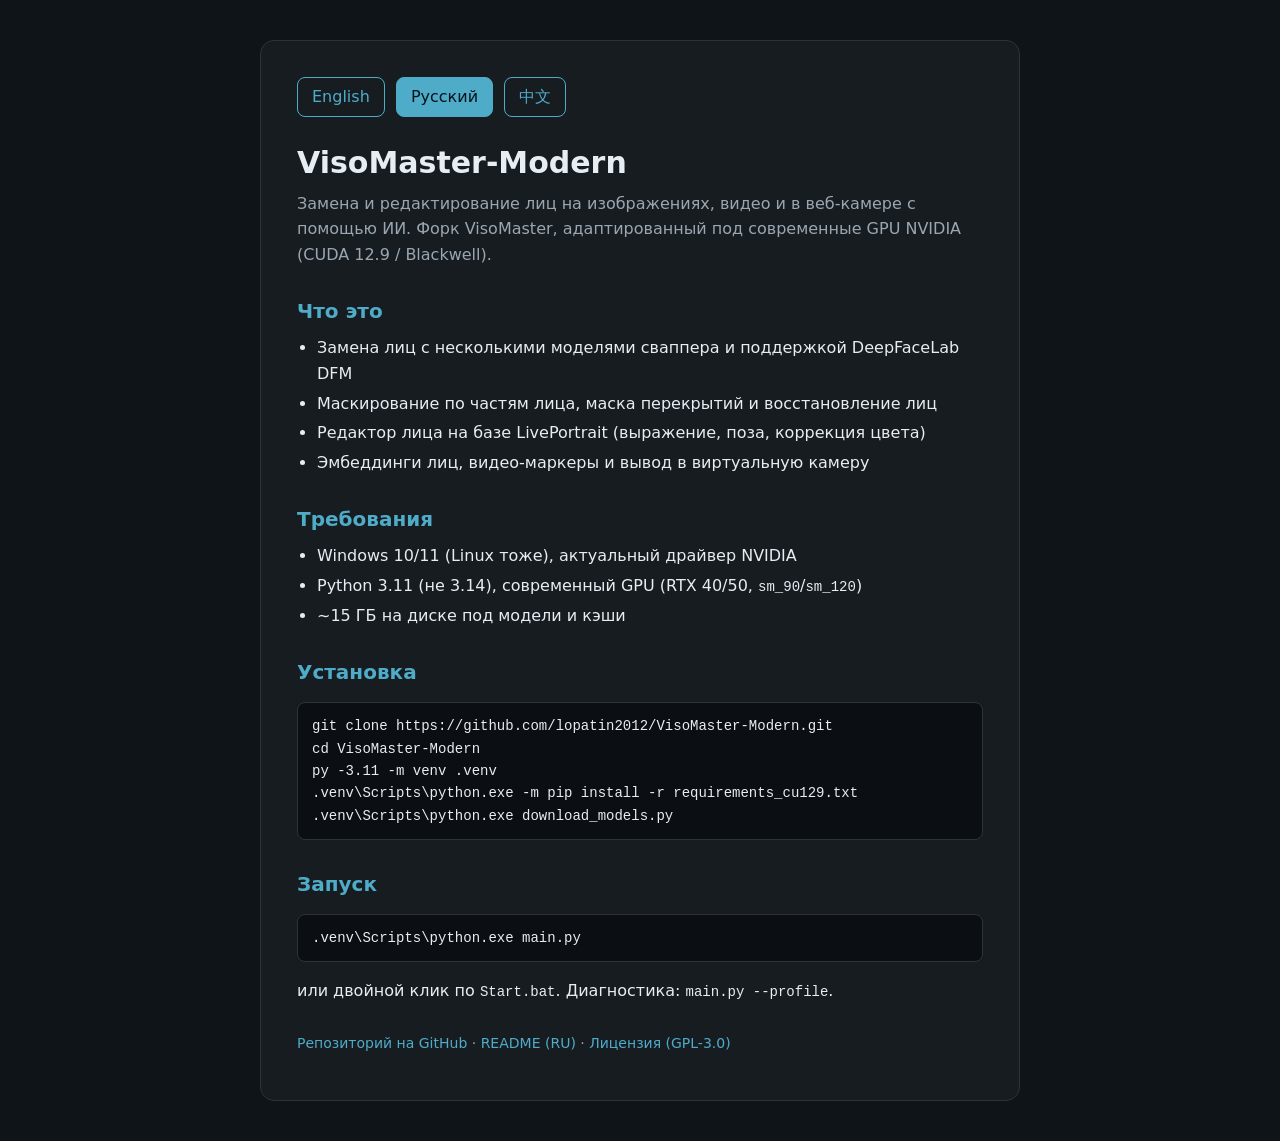
==== docs/ru.html @ 76e5afd8 "docs: add GitHub Pages landing with language auto-detection" ====
<!doctype html>
<html lang="ru">
<head>
  <meta charset="utf-8">
  <meta name="viewport" content="width=device-width, initial-scale=1">
  <title>VisoMaster-Modern</title>
  <link rel="stylesheet" href="style.css">
</head>
<body>
  <main class="card">
    <nav class="lang">
      <a class="btn" href="en.html">English</a>
      <a class="btn active" href="ru.html">Русский</a>
      <a class="btn" href="zh.html">中文</a>
    </nav>

    <h1>VisoMaster-Modern</h1>
    <p class="lead">Замена и редактирование лиц на изображениях, видео и в веб-камере с помощью ИИ.
      Форк VisoMaster, адаптированный под современные GPU NVIDIA (CUDA 12.9 / Blackwell).</p>

    <h2>Что это</h2>
    <ul>
      <li>Замена лиц с несколькими моделями сваппера и поддержкой DeepFaceLab DFM</li>
      <li>Маскирование по частям лица, маска перекрытий и восстановление лиц</li>
      <li>Редактор лица на базе LivePortrait (выражение, поза, коррекция цвета)</li>
      <li>Эмбеддинги лиц, видео-маркеры и вывод в виртуальную камеру</li>
    </ul>

    <h2>Требования</h2>
    <ul>
      <li>Windows 10/11 (Linux тоже), актуальный драйвер NVIDIA</li>
      <li>Python 3.11 (не 3.14), современный GPU (RTX 40/50, <code>sm_90</code>/<code>sm_120</code>)</li>
      <li>~15 ГБ на диске под модели и кэши</li>
    </ul>

    <h2>Установка</h2>
    <pre><code>git clone https://github.com/lopatin2012/VisoMaster-Modern.git
cd VisoMaster-Modern
py -3.11 -m venv .venv
.venv\Scripts\python.exe -m pip install -r requirements_cu129.txt
.venv\Scripts\python.exe download_models.py</code></pre>

    <h2>Запуск</h2>
    <pre><code>.venv\Scripts\python.exe main.py</code></pre>
    <p>или двойной клик по <code>Start.bat</code>. Диагностика: <code>main.py --profile</code>.</p>

    <p class="footer">
      <a href="https://github.com/lopatin2012/VisoMaster-Modern">Репозиторий на GitHub</a> ·
      <a href="https://github.com/lopatin2012/VisoMaster-Modern/blob/main/README.ru.md">README (RU)</a> ·
      <a href="https://github.com/lopatin2012/VisoMaster-Modern/blob/main/LICENSE">Лицензия (GPL-3.0)</a>
    </p>
  </main>
</body>
</html>
---- docs/style.css ----
:root {
  --bg: #0f1418;
  --card: #171c21;
  --text: #e6edf3;
  --muted: #9aa7b1;
  --accent: #4facc9;
  --border: #2a333c;
}

* { box-sizing: border-box; }

body {
  margin: 0;
  min-height: 100vh;
  background: var(--bg);
  color: var(--text);
  font: 16px/1.6 "Segoe UI", "Microsoft YaHei", system-ui, sans-serif;
  display: flex;
  justify-content: center;
  padding: 40px 16px;
}

.card {
  width: 100%;
  max-width: 760px;
  background: var(--card);
  border: 1px solid var(--border);
  border-radius: 14px;
  padding: 32px 36px;
}

h1 { margin: 0 0 4px; font-size: 30px; }
h2 { margin: 28px 0 8px; font-size: 20px; color: var(--accent); }
p.lead { color: var(--muted); margin-top: 0; }
ul { margin: 8px 0; padding-left: 20px; }
li { margin: 4px 0; }

a { color: var(--accent); text-decoration: none; }
a:hover { text-decoration: underline; }

.btn {
  display: inline-block;
  padding: 6px 14px;
  margin: 4px 6px 4px 0;
  border: 1px solid var(--accent);
  border-radius: 8px;
  color: var(--accent);
}
.btn.active { background: var(--accent); color: #08121a; }

pre, code {
  font-family: Consolas, "Cascadia Mono", monospace;
  font-size: 14px;
}
pre {
  background: #0b0f13;
  border: 1px solid var(--border);
  border-radius: 8px;
  padding: 12px 14px;
  overflow-x: auto;
}

.lang { margin-bottom: 18px; }
.footer { margin-top: 28px; color: var(--muted); font-size: 14px; }
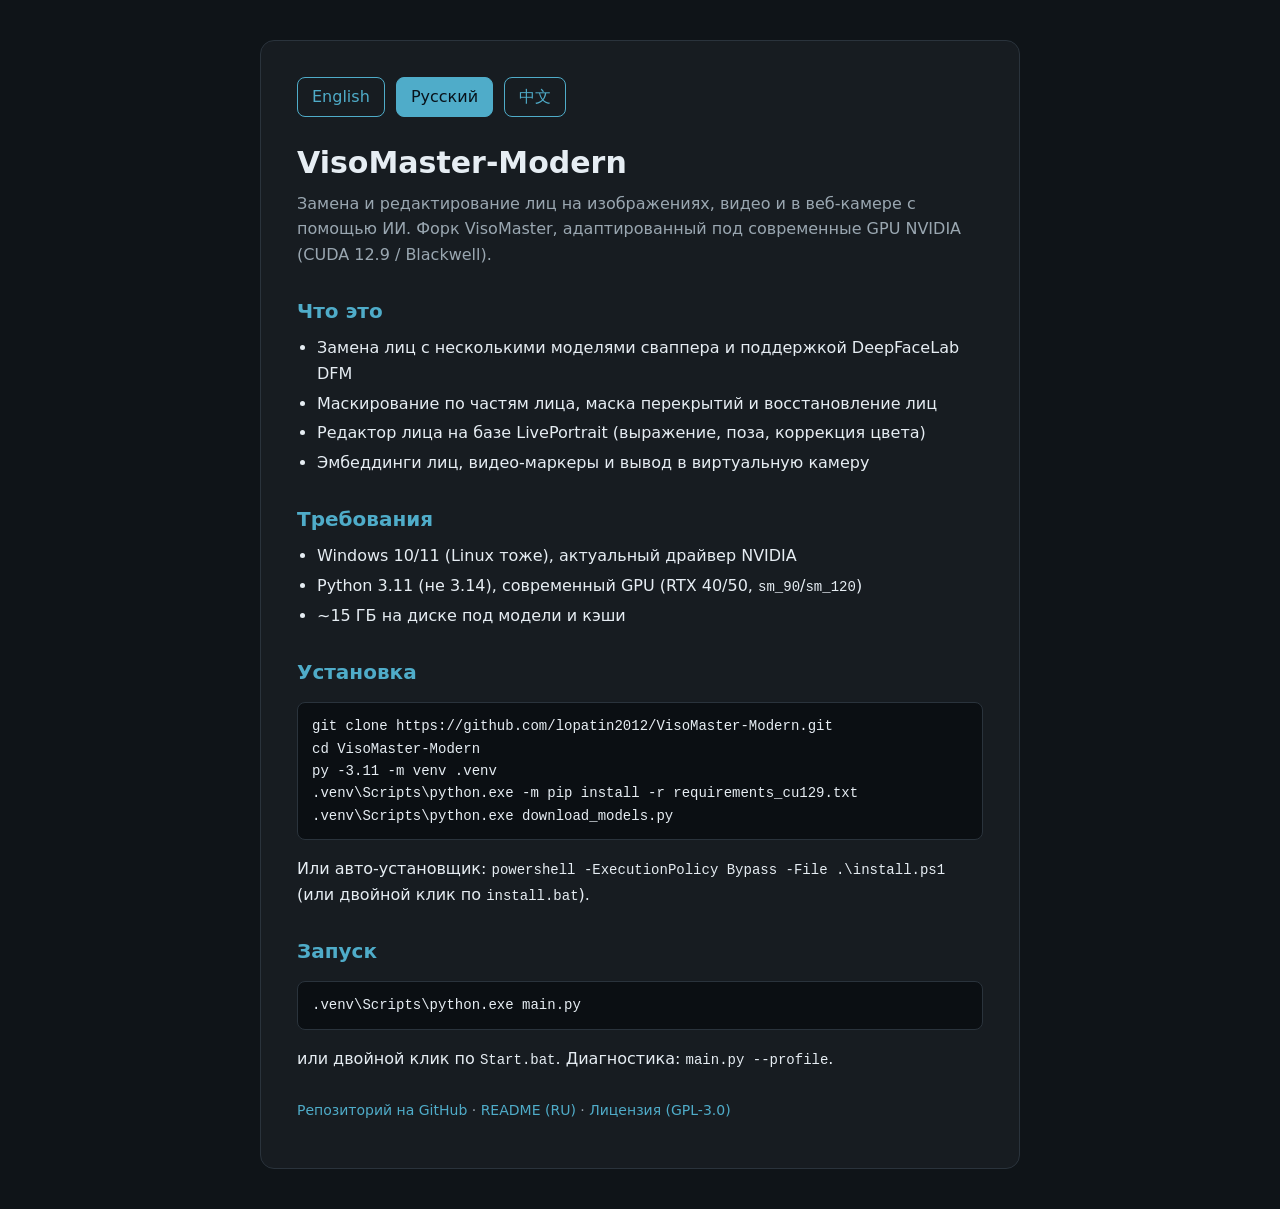
==== commit 59149c91: "feat: add Windows auto-installer (install.ps1/install.bat) and document it" ====
--- a/docs/ru.html
+++ b/docs/ru.html
@@ -39,6 +39,8 @@
 py -3.11 -m venv .venv
 .venv\Scripts\python.exe -m pip install -r requirements_cu129.txt
 .venv\Scripts\python.exe download_models.py</code></pre>
+    <p>Или авто-установщик: <code>powershell -ExecutionPolicy Bypass -File .\install.ps1</code>
+      (или двойной клик по <code>install.bat</code>).</p>
 
     <h2>Запуск</h2>
     <pre><code>.venv\Scripts\python.exe main.py</code></pre>
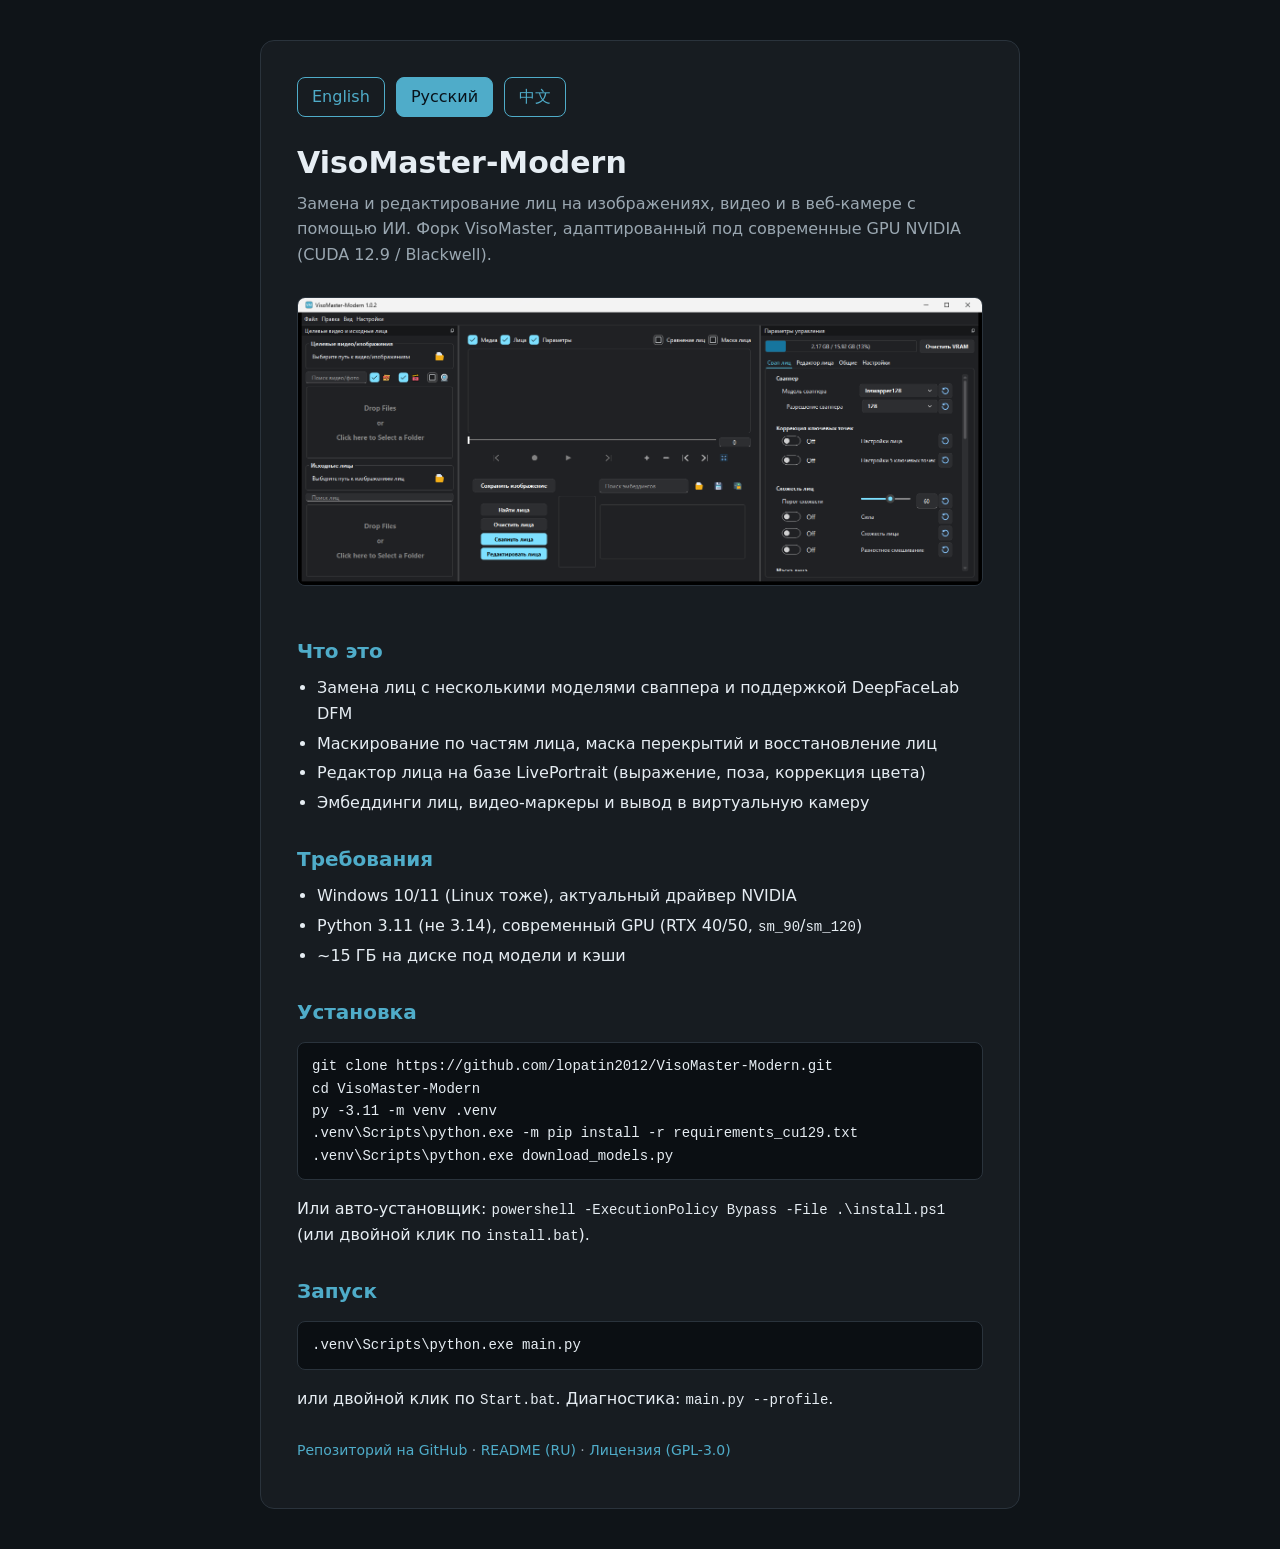
==== commit 2323c4a2: "chore: drop dead QSS/unused dialog, persist panel visibility, refresh screenshots (README + site)" ====
--- a/docs/ru.html
+++ b/docs/ru.html
@@ -17,6 +17,8 @@
     <h1>VisoMaster-Modern</h1>
     <p class="lead">Замена и редактирование лиц на изображениях, видео и в веб-камере с помощью ИИ.
       Форк VisoMaster, адаптированный под современные GPU NVIDIA (CUDA 12.9 / Blackwell).</p>
+
+    <img class="screenshot" src="screenshot.png" alt="Интерфейс VisoMaster-Modern">
 
     <h2>Что это</h2>
     <ul>
--- a/docs/style.css
+++ b/docs/style.css
@@ -61,4 +61,11 @@
 }
 
 .lang { margin-bottom: 18px; }
+
+img.screenshot {
+  width: 100%;
+  border-radius: 8px;
+  border: 1px solid var(--border);
+  margin: 14px 0;
+}
 .footer { margin-top: 28px; color: var(--muted); font-size: 14px; }
